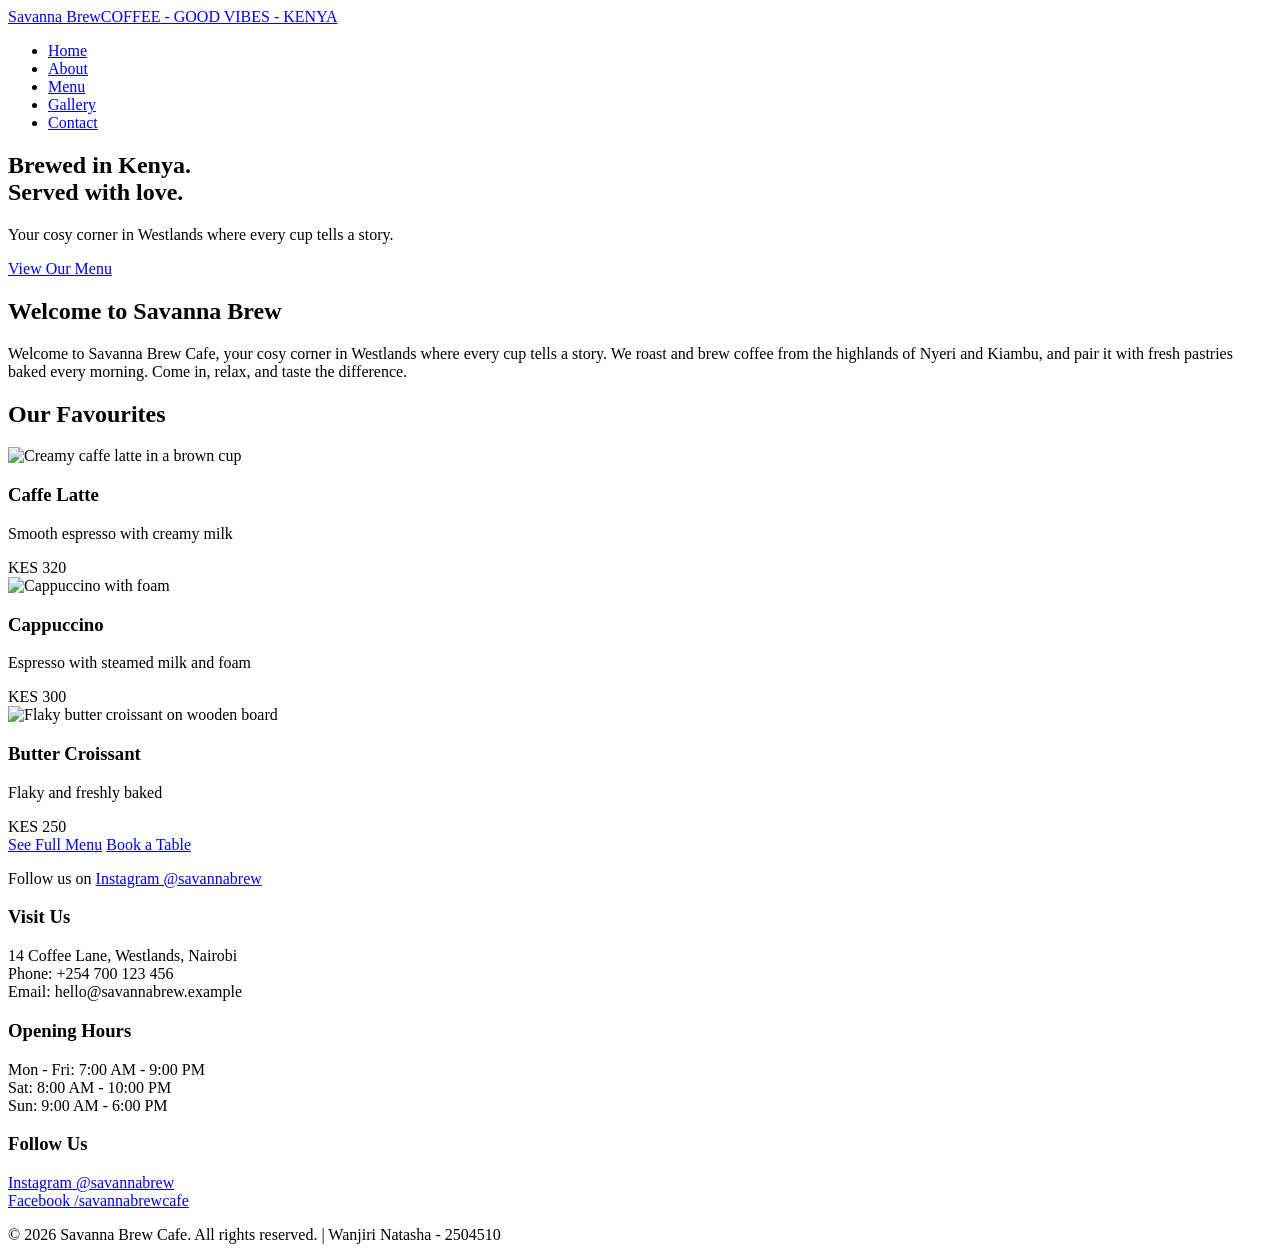
==== index.html @ 36a7eca8 "Add files via upload" ====
<!DOCTYPE html>
<html lang="en">
<head>
<meta charset="UTF-8">
<meta name="viewport" content="width=device-width, initial-scale=1.0">
<title>Home | Savanna Brew Cafe - Brewed in Kenya. Served with love.</title>
<link href="https://fonts.googleapis.com/css2?family=Open+Sans:wght@400;600;700&family=Playfair+Display:wght@700&display=swap" rel="stylesheet">
<link rel="stylesheet" href="css/style.css">
</head>
<body>
<header class="site-header">
<div class="container header-inner">
<a href="index.html" class="logo">Savanna Brew<span>COFFEE - GOOD VIBES - KENYA</span></a>
<nav><ul class="main-nav">
<li><a href="index.html" class="active">Home</a></li>
<li><a href="about.html">About</a></li>
<li><a href="menu.html">Menu</a></li>
<li><a href="gallery.html">Gallery</a></li>
<li><a href="contact.html">Contact</a></li>
</ul></nav>
</div>
</header>
<main>
<section class="hero">
<div class="container">
<h1>Brewed in Kenya.<br>Served with love.</h1>
<p>Your cosy corner in Westlands where every cup tells a story.</p>
<a href="menu.html" class="btn">View Our Menu</a>
</div>
</section>
<section class="section">
<div class="container">
<h2 class="section-title">Welcome to Savanna Brew</h2>
<p class="center-text">Welcome to Savanna Brew Cafe, your cosy corner in Westlands where every cup tells a story. We roast and brew coffee from the highlands of Nyeri and Kiambu, and pair it with fresh pastries baked every morning. Come in, relax, and taste the difference.</p>
<h2 class="section-title">Our Favourites</h2>
<div class="cards">
<article class="card">
<img src="images/latte.jpg" alt="Creamy caffe latte in a brown cup">
<h3>Caffe Latte</h3>
<p>Smooth espresso with creamy milk</p>
<span class="price">KES 320</span>
</article>
<article class="card">
<img src="images/cappuccino.jpg" alt="Cappuccino with foam">
<h3>Cappuccino</h3>
<p>Espresso with steamed milk and foam</p>
<span class="price">KES 300</span>
</article>
<article class="card">
<img src="images/croissant.jpg" alt="Flaky butter croissant on wooden board">
<h3>Butter Croissant</h3>
<p>Flaky and freshly baked</p>
<span class="price">KES 250</span>
</article>
</div>
<div class="cta-row">
<a href="menu.html" class="btn">See Full Menu</a>
<a href="contact.html" class="btn btn-outline">Book a Table</a>
</div>
<p class="center-text">Follow us on <a href="https://instagram.com/savannabrew" target="_blank" rel="noopener">Instagram @savannabrew</a></p>
</div>
</section>
</main>
<footer>
<div class="container footer-grid">
<div><h3>Visit Us</h3><p>14 Coffee Lane, Westlands, Nairobi<br>Phone: +254 700 123 456<br>Email: hello@savannabrew.example</p></div>
<div><h3>Opening Hours</h3><p>Mon - Fri: 7:00 AM - 9:00 PM<br>Sat: 8:00 AM - 10:00 PM<br>Sun: 9:00 AM - 6:00 PM</p></div>
<div><h3>Follow Us</h3><p><a href="https://instagram.com/savannabrew" target="_blank" rel="noopener">Instagram @savannabrew</a><br><a href="https://facebook.com/savannabrewcafe" target="_blank" rel="noopener">Facebook /savannabrewcafe</a></p></div>
</div>
<p class="copyright">© 2026 Savanna Brew Cafe. All rights reserved. | Wanjiri Natasha - 2504510</p>
</footer>
</body>
</html>
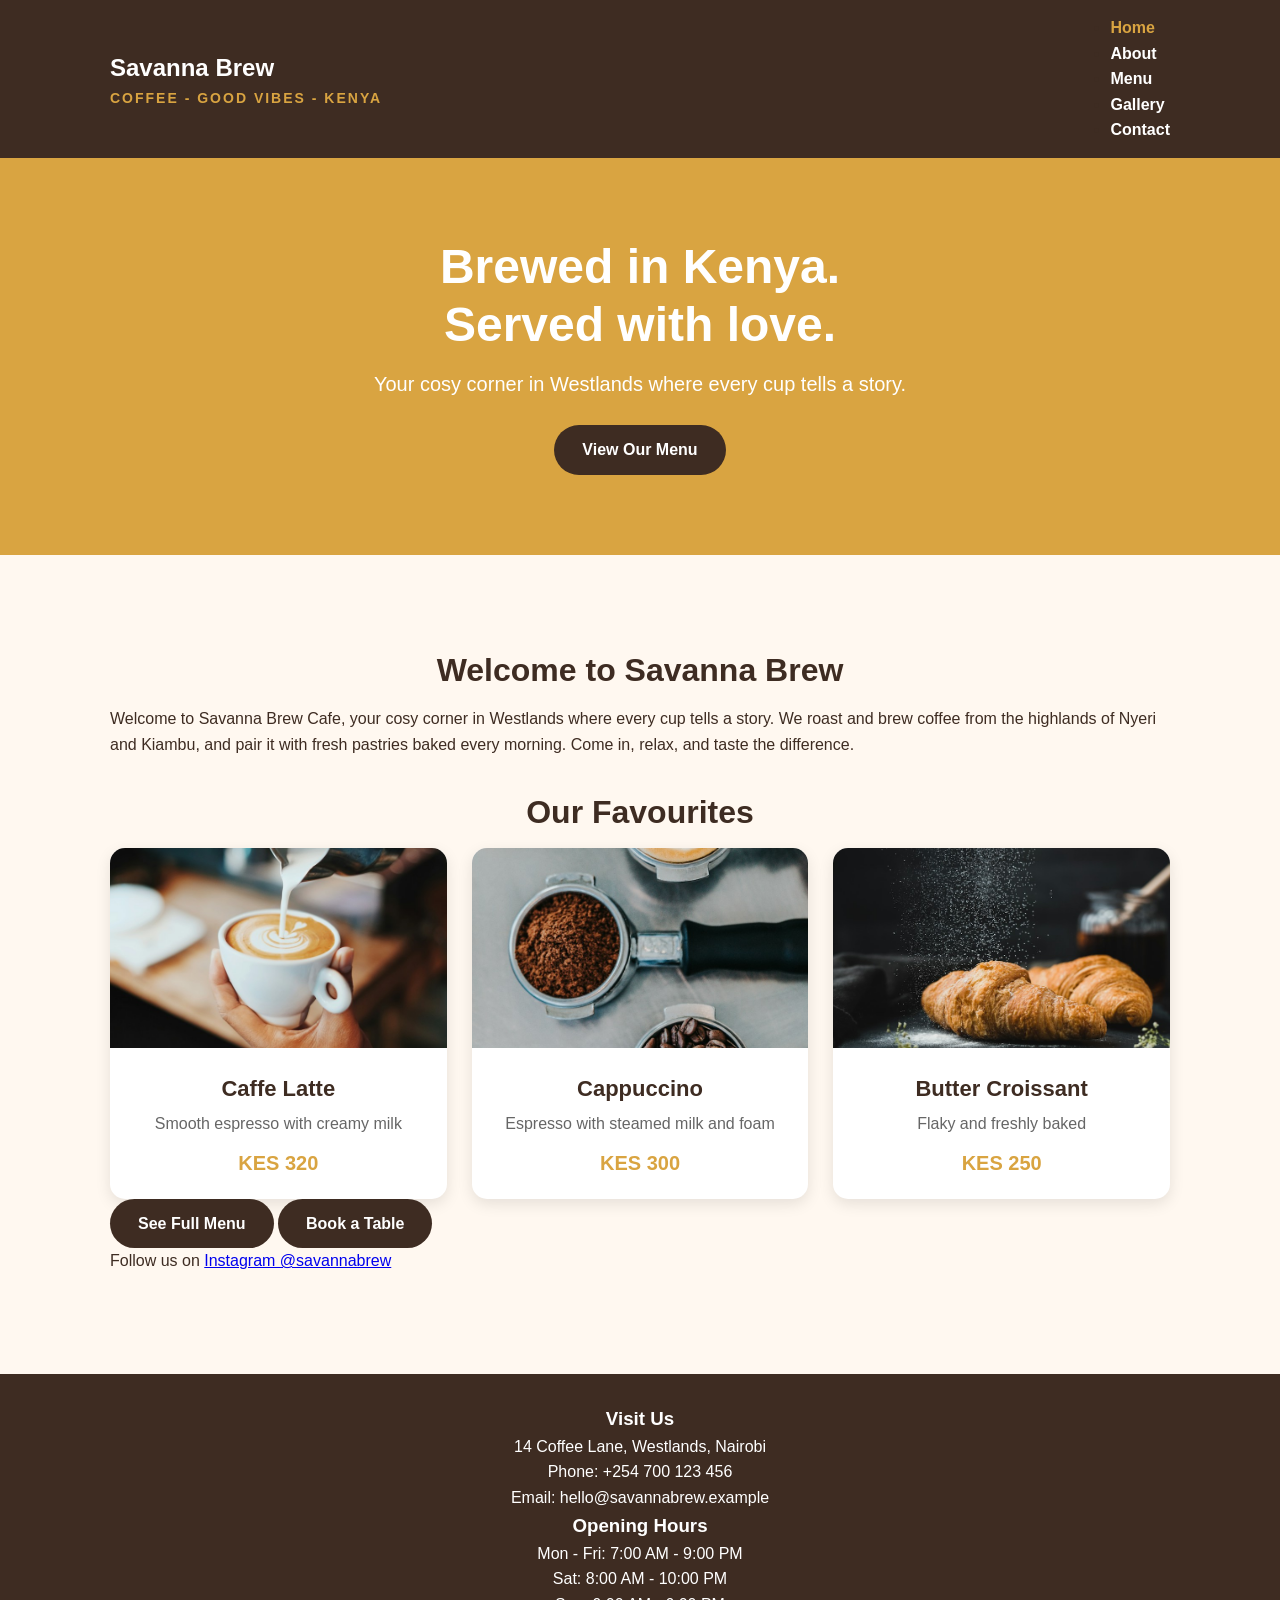
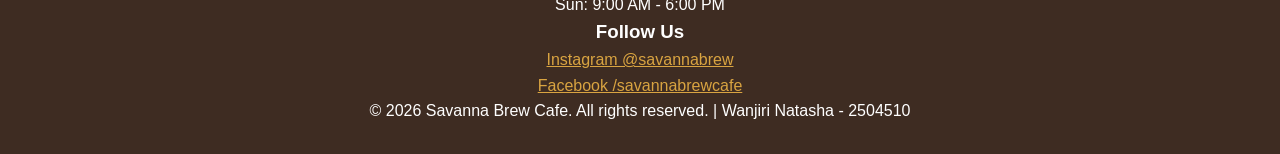
==== commit f89ca743: "Update index.html" ====
--- a/index.html
+++ b/index.html
@@ -35,19 +35,19 @@
 <h2 class="section-title">Our Favourites</h2>
 <div class="cards">
 <article class="card">
-<img src="images/latte.jpg" alt="Creamy caffe latte in a brown cup">
+<img src="images/coffee-1.jpg" alt="Creamy caffe latte in a brown cup">
 <h3>Caffe Latte</h3>
 <p>Smooth espresso with creamy milk</p>
 <span class="price">KES 320</span>
 </article>
 <article class="card">
-<img src="images/cappuccino.jpg" alt="Cappuccino with foam">
+<img src="images/coffee-2.jpg" alt="Cappuccino with foam">
 <h3>Cappuccino</h3>
 <p>Espresso with steamed milk and foam</p>
 <span class="price">KES 300</span>
 </article>
 <article class="card">
-<img src="images/croissant.jpg" alt="Flaky butter croissant on wooden board">
+<img src="images/food-1.jpg" alt="Flaky butter croissant on wooden board">
 <h3>Butter Croissant</h3>
 <p>Flaky and freshly baked</p>
 <span class="price">KES 250</span>
--- a/css/style.css
+++ b/css/style.css
@@ -0,0 +1,43 @@
+* { margin: 0; padding: 0; box-sizing: border-box; }
+
+body {
+  font-family: 'Open Sans', Arial, sans-serif;
+  background: #FFF8F0;
+  color: #3E2C22;
+  line-height: 1.6;
+}
+
+.container { max-width: 1100px; margin: 0 auto; padding: 0 20px; }
+
+.site-header { background: #3E2C22; padding: 15px 0; position: sticky; top: 0; }
+.header-inner { display: flex; justify-content: space-between; align-items: center; }
+.logo { color: #fff; font-size: 24px; font-weight: bold; text-decoration: none; }
+.logo span { color: #D9A441; font-size: 14px; display: block; letter-spacing: 2px; }
+.main-nav ul { list-style: none; display: flex; gap: 20px; }
+.main-nav a { color: #fff; text-decoration: none; font-weight: 600; }
+.main-nav a.active, .main-nav a:hover { color: #D9A441; }
+
+.hero { background: #D9A441; color: #fff; text-align: center; padding: 80px 20px; }
+.hero h1 { font-size: 48px; line-height: 1.2; margin-bottom: 15px; }
+.hero p { font-size: 20px; margin-bottom: 25px; }
+.btn { background: #3E2C22; color: #fff; padding: 12px 28px; text-decoration: none; border-radius: 30px; font-weight: bold; display: inline-block; }
+.btn:hover { background: #5A4030; }
+
+.section { padding: 60px 0; }
+.section-title { text-align: center; font-size: 32px; margin-bottom: 10px; color: #3E2C22; }
+.section-subtitle { text-align: center; color: #777; margin-bottom: 35px; }
+
+.cards, .favourites-grid, .menu-grid { display: grid; grid-template-columns: repeat(auto-fit, minmax(250px, 1fr)); gap: 25px; }
+.card, .favourite-card, .menu-item { background: #fff; border-radius: 15px; overflow: hidden; box-shadow: 0 5px 15px rgba(0,0,0,0.1); text-align: center; padding-bottom: 20px; }
+.card img, .favourite-card img, .menu-item img { width: 100%; height: 200px; object-fit: cover; }
+.card h3, .favourite-card h3, .menu-item h3 { margin: 15px 0 5px; font-size: 22px; }
+.card p, .favourite-card p { padding: 0 15px; color: #666; }
+.price { color: #D9A441; font-weight: bold; font-size: 20px; margin-top: 10px; display: block; }
+
+footer, .site-footer { background: #3E2C22; color: #fff; text-align: center; padding: 30px 20px; margin-top: 40px; }
+footer a { color: #D9A441; }
+table { width: 100%; border-collapse: collapse; margin: 20px 0 40px; background: #fff; border-radius: 10px; overflow: hidden; }
+th { background: #3E2C22; color: #fff; text-align: left; padding: 12px 15px; }
+td { padding: 12px 15px; border-bottom: 1px solid #eee; }
+tr:last-child td { border-bottom: none; }
+h2 { margin: 30px 0 10px; font-size: 28px; }
